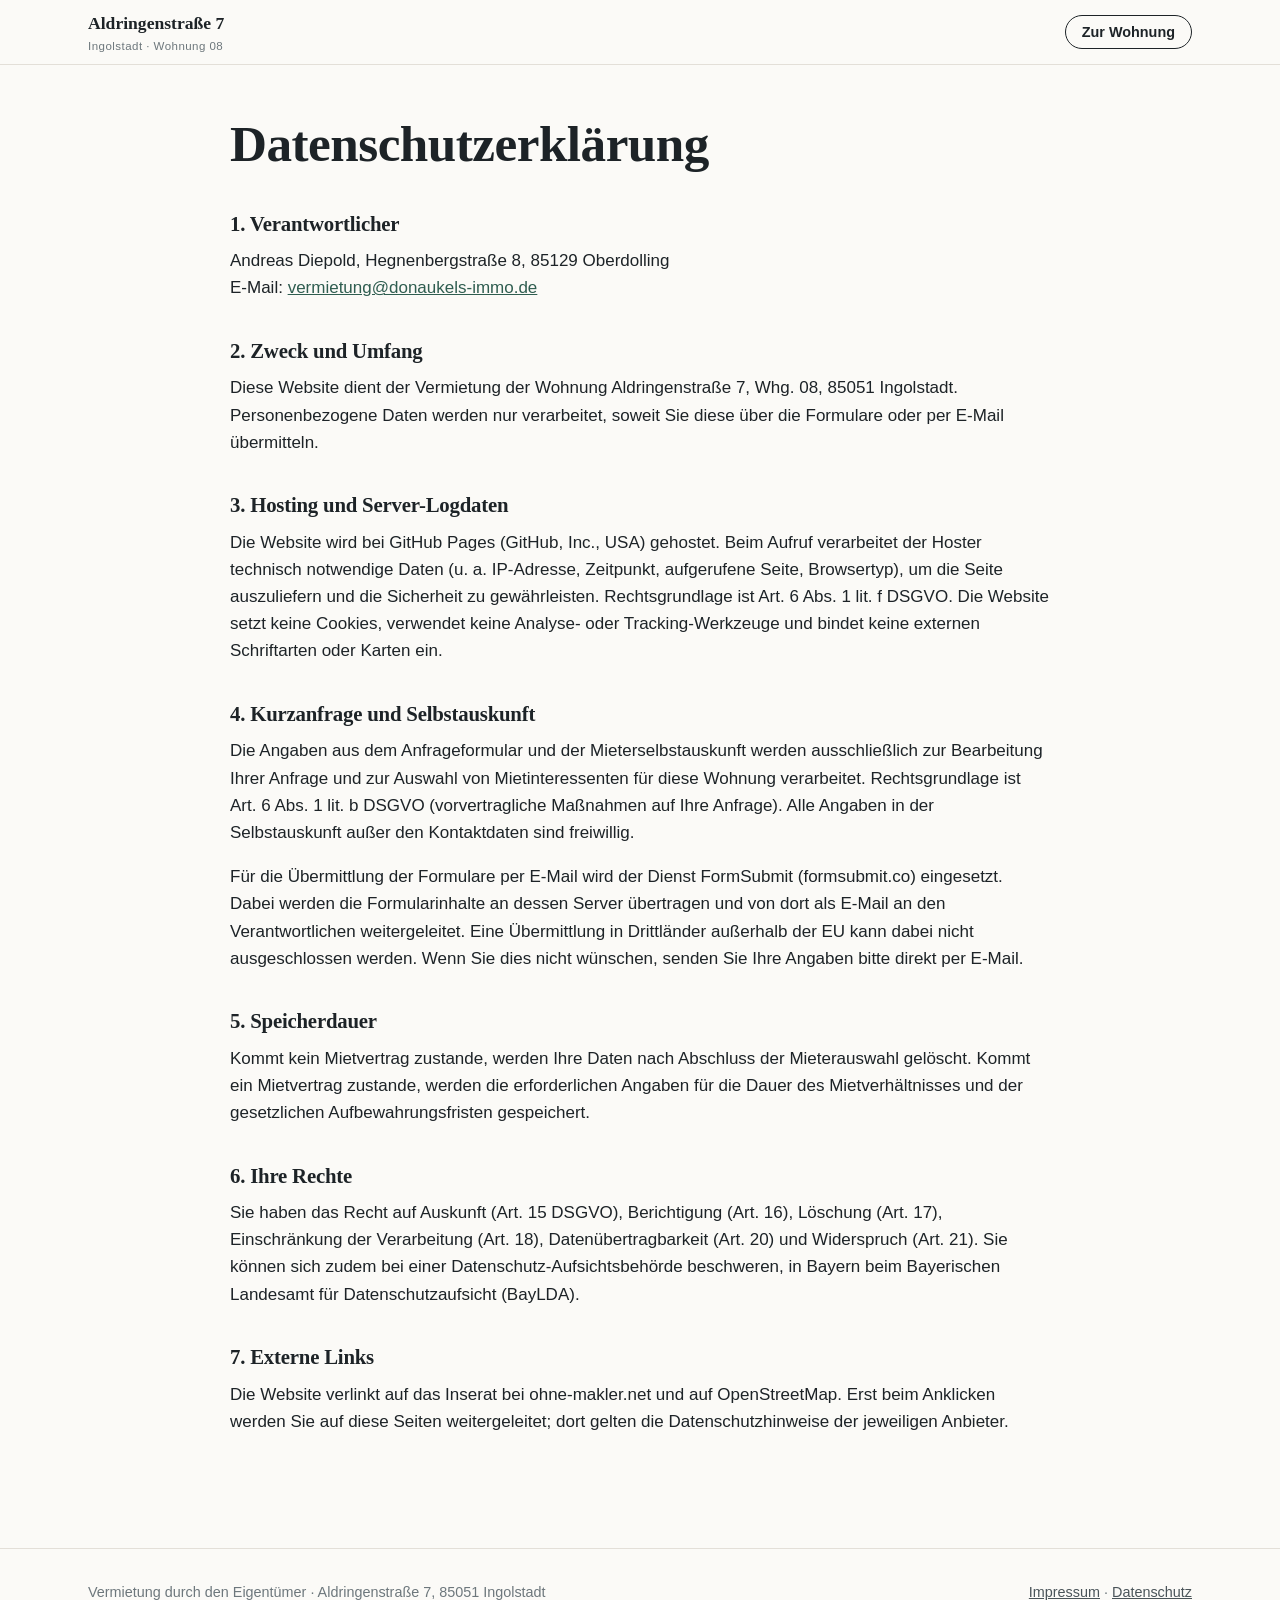
==== datenschutz.html @ 66390f4f "Vermietungs-Website für Aldringenstraße 7, Whg. 08 Startseite mit Eckdaten, Ausstattung, Lage, Ablau" ====
<!doctype html>
<html lang="de">
<head>
  <meta charset="utf-8">
  <meta name="viewport" content="width=device-width, initial-scale=1">
  <title>Datenschutz – Aldringenstraße 7</title>
  <meta name="robots" content="noindex">
  <link rel="icon" href="images/favicon.svg" type="image/svg+xml">
  <link rel="stylesheet" href="assets/styles.css">
</head>
<body>
<header class="site-header">
  <div class="container">
    <a class="brand" href="index.html">Aldringenstraße 7<small>Ingolstadt · Wohnung 08</small></a>
    <a class="btn btn-outline btn-small" href="index.html">Zur Wohnung</a>
  </div>
</header>
<main class="container legal">
<h1>Datenschutzerklärung</h1>
<h2>1. Verantwortlicher</h2>
<p>Andreas Diepold, Hegnenbergstraße 8, 85129 Oberdolling<br>E-Mail: <a data-email href="mailto:vermietung@donaukels-immo.de">vermietung@donaukels-immo.de</a></p>

<h2>2. Zweck und Umfang</h2>
<p>Diese Website dient der Vermietung der Wohnung Aldringenstraße 7, Whg. 08, 85051 Ingolstadt. Personenbezogene Daten werden nur verarbeitet, soweit Sie diese über die Formulare oder per E-Mail übermitteln.</p>

<h2>3. Hosting und Server-Logdaten</h2>
<p>Die Website wird bei GitHub Pages (GitHub, Inc., USA) gehostet. Beim Aufruf verarbeitet der Hoster technisch notwendige Daten (u. a. IP-Adresse, Zeitpunkt, aufgerufene Seite, Browsertyp), um die Seite auszuliefern und die Sicherheit zu gewährleisten. Rechtsgrundlage ist Art. 6 Abs. 1 lit. f DSGVO. Die Website setzt keine Cookies, verwendet keine Analyse- oder Tracking-Werkzeuge und bindet keine externen Schriftarten oder Karten ein.</p>

<h2>4. Kurzanfrage und Selbstauskunft</h2>
<p>Die Angaben aus dem Anfrageformular und der Mieterselbstauskunft werden ausschließlich zur Bearbeitung Ihrer Anfrage und zur Auswahl von Mietinteressenten für diese Wohnung verarbeitet. Rechtsgrundlage ist Art. 6 Abs. 1 lit. b DSGVO (vorvertragliche Maßnahmen auf Ihre Anfrage). Alle Angaben in der Selbstauskunft außer den Kontaktdaten sind freiwillig.</p>
<p>Für die Übermittlung der Formulare per E-Mail wird der Dienst FormSubmit (formsubmit.co) eingesetzt. Dabei werden die Formularinhalte an dessen Server übertragen und von dort als E-Mail an den Verantwortlichen weitergeleitet. Eine Übermittlung in Drittländer außerhalb der EU kann dabei nicht ausgeschlossen werden. Wenn Sie dies nicht wünschen, senden Sie Ihre Angaben bitte direkt per E-Mail.</p>

<h2>5. Speicherdauer</h2>
<p>Kommt kein Mietvertrag zustande, werden Ihre Daten nach Abschluss der Mieterauswahl gelöscht. Kommt ein Mietvertrag zustande, werden die erforderlichen Angaben für die Dauer des Mietverhältnisses und der gesetzlichen Aufbewahrungsfristen gespeichert.</p>

<h2>6. Ihre Rechte</h2>
<p>Sie haben das Recht auf Auskunft (Art. 15 DSGVO), Berichtigung (Art. 16), Löschung (Art. 17), Einschränkung der Verarbeitung (Art. 18), Datenübertragbarkeit (Art. 20) und Widerspruch (Art. 21). Sie können sich zudem bei einer Datenschutz-Aufsichtsbehörde beschweren, in Bayern beim Bayerischen Landesamt für Datenschutzaufsicht (BayLDA).</p>

<h2>7. Externe Links</h2>
<p>Die Website verlinkt auf das Inserat bei ohne-makler.net und auf OpenStreetMap. Erst beim Anklicken werden Sie auf diese Seiten weitergeleitet; dort gelten die Datenschutzhinweise der jeweiligen Anbieter.</p>
</main>
<footer class="site-footer">
  <div class="container">
    <span>Vermietung durch den Eigentümer · Aldringenstraße 7, 85051 Ingolstadt</span>
    <span><a href="impressum.html">Impressum</a> · <a href="datenschutz.html">Datenschutz</a></span>
  </div>
</footer>
<script src="assets/config.js"></script>
<script src="assets/app.js"></script>
</body>
</html>
---- assets/styles.css ----
:root {
  --ink: #1d2327;
  --ink-soft: #4a5459;
  --muted: #6d777c;
  --line: #e3dfd8;
  --bg: #fbfaf7;
  --surface: #ffffff;
  --stone: #f2eee6;
  --sand: #c9a46a;
  --accent: #2f5d50;
  --accent-dark: #234a3f;
  --accent-soft: #e6efeb;
  --danger: #a33a2c;
  --radius: 14px;
  --shadow: 0 1px 2px rgba(29, 35, 39, .06), 0 8px 24px rgba(29, 35, 39, .06);
  --serif: "Iowan Old Style", "Palatino Linotype", Palatino, Georgia, serif;
  --sans: -apple-system, BlinkMacSystemFont, "Segoe UI", Roboto, "Helvetica Neue", Arial, sans-serif;
}

* { box-sizing: border-box; }
html { scroll-behavior: smooth; }
body {
  margin: 0;
  font-family: var(--sans);
  font-size: 17px;
  line-height: 1.6;
  color: var(--ink);
  background: var(--bg);
  -webkit-font-smoothing: antialiased;
}
img { max-width: 100%; display: block; }
a { color: var(--accent); }
h1, h2, h3 { font-family: var(--serif); font-weight: 600; line-height: 1.2; margin: 0 0 .5em; letter-spacing: -.01em; }
h1 { font-size: clamp(2rem, 4.4vw, 3.2rem); }
h2 { font-size: clamp(1.6rem, 3vw, 2.2rem); }
h3 { font-size: 1.2rem; }
p { margin: 0 0 1em; }

.container { width: 100%; max-width: 1160px; margin: 0 auto; padding: 0 16px; }
@media (min-width: 720px) { .container { padding: 0 28px; } }

.eyebrow {
  display: inline-block;
  font-size: .78rem;
  font-weight: 600;
  letter-spacing: .12em;
  text-transform: uppercase;
  color: var(--accent);
  margin-bottom: .8rem;
}

/* Header */
.site-header {
  position: sticky; top: 0; z-index: 50;
  background: rgba(251, 250, 247, .92);
  backdrop-filter: saturate(160%) blur(10px);
  border-bottom: 1px solid var(--line);
}
.site-header .container { display: flex; align-items: center; justify-content: space-between; height: 64px; gap: 16px; }
.brand { font-family: var(--serif); font-weight: 600; font-size: 1.1rem; color: var(--ink); text-decoration: none; white-space: nowrap; }
.brand small { display: block; font-family: var(--sans); font-weight: 500; font-size: .72rem; color: var(--muted); letter-spacing: .04em; }
.nav { display: none; gap: 22px; }
.nav a { color: var(--ink-soft); text-decoration: none; font-size: .95rem; }
.nav a:hover { color: var(--ink); }
@media (min-width: 900px) { .nav { display: flex; } }

/* Buttons */
.btn {
  display: inline-flex; align-items: center; justify-content: center; gap: 8px;
  padding: 13px 22px; border-radius: 999px;
  font: 600 .98rem/1 var(--sans);
  text-decoration: none; cursor: pointer; border: 1.5px solid transparent;
  transition: background .15s, color .15s, border-color .15s, transform .05s;
}
.btn:active { transform: translateY(1px); }
.btn-primary { background: var(--accent); color: #fff; }
.btn-primary:hover { background: var(--accent-dark); }
.btn-outline { background: transparent; color: var(--ink); border-color: var(--ink); }
.btn-outline:hover { background: var(--ink); color: #fff; }
.btn-small { padding: 9px 16px; font-size: .9rem; }
.btn svg { width: 18px; height: 18px; }

/* Hero */
.hero { padding: 40px 0 56px; }
.hero-grid { display: grid; gap: 36px; align-items: center; }
@media (min-width: 900px) { .hero-grid { grid-template-columns: 1.1fr .9fr; gap: 56px; } .hero { padding: 64px 0 80px; } }
.hero p.lead { font-size: 1.15rem; color: var(--ink-soft); max-width: 38em; }
.chips { display: flex; flex-wrap: wrap; gap: 8px; margin: 22px 0 28px; padding: 0; list-style: none; }
.chips li { background: var(--surface); border: 1px solid var(--line); border-radius: 999px; padding: 6px 14px; font-size: .92rem; font-weight: 500; }
.hero-actions { display: flex; flex-wrap: wrap; gap: 12px; }
.hero-note { margin-top: 18px; font-size: .9rem; color: var(--muted); }
.hero-media { position: relative; }
.hero-media img { width: 100%; aspect-ratio: 4 / 5; max-height: 600px; object-fit: cover; object-position: center 70%; border-radius: 22px; box-shadow: var(--shadow); }
.hero-badge {
  position: absolute; left: -10px; bottom: 22px;
  background: var(--surface); border-radius: 14px; box-shadow: var(--shadow);
  padding: 14px 18px; max-width: 250px;
}
.hero-badge strong { display: block; font-family: var(--serif); font-size: 1.25rem; }
.hero-badge span { font-size: .85rem; color: var(--muted); }
@media (max-width: 520px) { .hero-badge { left: 12px; } }

/* Sections */
section { scroll-margin-top: 72px; }
.section { padding: 64px 0; }
.section-alt { background: var(--stone); }
.section-head { max-width: 720px; margin-bottom: 36px; }
.section-head p { color: var(--ink-soft); }

/* Fact grid */
.facts { display: grid; grid-template-columns: repeat(2, 1fr); gap: 1px; background: var(--line); border: 1px solid var(--line); border-radius: var(--radius); overflow: hidden; }
@media (min-width: 720px) { .facts { grid-template-columns: repeat(4, 1fr); } }
.fact { background: var(--surface); padding: 18px 20px; }
.fact dt { font-size: .8rem; text-transform: uppercase; letter-spacing: .08em; color: var(--muted); }
.fact dd { margin: 4px 0 0; font-weight: 600; font-size: 1.05rem; }

/* Price */
.price-card { margin-top: 28px; background: var(--surface); border: 1px solid var(--line); border-radius: var(--radius); padding: 24px; display: grid; gap: 16px; }
@media (min-width: 720px) { .price-card { grid-template-columns: 1fr auto; align-items: center; } }
.price-rows { display: grid; gap: 6px; }
.price-row { display: flex; justify-content: space-between; gap: 24px; max-width: 420px; }
.price-row.total { border-top: 1px solid var(--line); padding-top: 8px; margin-top: 4px; font-weight: 700; }
.price-note { font-size: .9rem; color: var(--muted); margin: 0; }

/* Highlights */
.cards { display: grid; gap: 18px; }
@media (min-width: 640px) { .cards { grid-template-columns: repeat(2, 1fr); } }
@media (min-width: 980px) { .cards { grid-template-columns: repeat(3, 1fr); } }
.card { background: var(--surface); border: 1px solid var(--line); border-radius: var(--radius); padding: 24px; }
.card .icon { width: 42px; height: 42px; border-radius: 12px; background: var(--accent-soft); color: var(--accent); display: grid; place-items: center; margin-bottom: 14px; }
.card .icon svg { width: 22px; height: 22px; }
.card p { color: var(--ink-soft); margin: 0; font-size: .97rem; }

/* Rooms */
.rooms-grid { display: grid; gap: 32px; }
@media (min-width: 900px) { .rooms-grid { grid-template-columns: 1fr 1fr; gap: 56px; } }
.room-list { list-style: none; margin: 0; padding: 0; }
.room-list li { display: grid; grid-template-columns: 1fr auto; gap: 4px 16px; padding: 12px 0; border-bottom: 1px solid var(--line); }
.room-list .bar { grid-column: 1 / -1; height: 6px; border-radius: 3px; background: var(--line); overflow: hidden; }
.room-list .bar i { display: block; height: 100%; background: var(--sand); }
.room-list .size { font-variant-numeric: tabular-nums; font-weight: 600; }
.small-print { font-size: .85rem; color: var(--muted); }

.extras { display: grid; gap: 12px; }
.extra { display: flex; gap: 14px; align-items: flex-start; background: var(--surface); border: 1px solid var(--line); border-radius: 12px; padding: 16px 18px; }
.extra svg { flex: 0 0 22px; width: 22px; height: 22px; color: var(--accent); margin-top: 2px; }
.extra strong { display: block; }
.extra span { color: var(--ink-soft); font-size: .95rem; }

/* Feature list */
.feature-groups { display: grid; gap: 28px; }
@media (min-width: 760px) { .feature-groups { grid-template-columns: repeat(2, 1fr); } }
@media (min-width: 1040px) { .feature-groups { grid-template-columns: repeat(3, 1fr); } }
.feature-groups h3 { font-size: 1.08rem; padding-bottom: 10px; border-bottom: 2px solid var(--sand); display: inline-block; }
.check-list { list-style: none; margin: 8px 0 0; padding: 0; }
.check-list li { position: relative; padding: 6px 0 6px 28px; color: var(--ink-soft); }
.check-list li::before {
  content: ""; position: absolute; left: 0; top: 12px; width: 16px; height: 16px; border-radius: 50%;
  background: var(--accent-soft) url("data:image/svg+xml,%3Csvg xmlns='http://www.w3.org/2000/svg' viewBox='0 0 16 16'%3E%3Cpath d='M4 8.5l2.5 2.5L12 5.5' fill='none' stroke='%232f5d50' stroke-width='2' stroke-linecap='round' stroke-linejoin='round'/%3E%3C/svg%3E") center / 12px no-repeat;
}

/* Location */
.location { display: grid; gap: 32px; }
@media (min-width: 900px) { .location { grid-template-columns: 1.1fr .9fr; gap: 56px; align-items: start; } }
.location-box { background: var(--surface); border: 1px solid var(--line); border-radius: var(--radius); padding: 24px; }
.location-box address { font-style: normal; font-weight: 600; margin-bottom: 12px; }

/* Steps */
.steps { list-style: none; margin: 0; padding: 0; display: grid; gap: 16px; counter-reset: step; }
@media (min-width: 900px) { .steps { grid-template-columns: repeat(4, 1fr); } }
.steps li { counter-increment: step; background: var(--surface); border: 1px solid var(--line); border-radius: var(--radius); padding: 22px; position: relative; }
.steps li::before { content: counter(step); display: grid; place-items: center; width: 34px; height: 34px; border-radius: 50%; background: var(--ink); color: #fff; font-weight: 700; margin-bottom: 12px; }
.steps p { color: var(--ink-soft); font-size: .95rem; margin: 0; }
.notice { margin-top: 24px; padding: 16px 20px; border-left: 4px solid var(--sand); background: var(--surface); border-radius: 0 12px 12px 0; }

/* Forms */
.contact-grid { display: grid; gap: 32px; }
@media (min-width: 960px) { .contact-grid { grid-template-columns: .9fr 1.1fr; gap: 56px; } }
.form-card { background: var(--surface); border: 1px solid var(--line); border-radius: 18px; padding: 24px; box-shadow: var(--shadow); }
@media (min-width: 720px) { .form-card { padding: 32px; } }
.form-grid { display: grid; gap: 16px; }
@media (min-width: 640px) { .form-grid.two { grid-template-columns: 1fr 1fr; } }
.field { display: flex; flex-direction: column; gap: 6px; }
.field.full { grid-column: 1 / -1; }
label, .label { font-size: .9rem; font-weight: 600; color: var(--ink); }
.req { color: var(--danger); }
input[type=text], input[type=email], input[type=tel], input[type=date], input[type=number], select, textarea {
  width: 100%; font: inherit; font-size: 1rem; color: var(--ink);
  padding: 11px 13px; border: 1.5px solid var(--line); border-radius: 10px; background: #fff;
  transition: border-color .15s, box-shadow .15s;
}
textarea { min-height: 110px; resize: vertical; }
input:focus, select:focus, textarea:focus { outline: none; border-color: var(--accent); box-shadow: 0 0 0 3px var(--accent-soft); }
.choice { display: flex; gap: 10px; align-items: flex-start; font-weight: 400; font-size: .95rem; }
.choice input { margin-top: 4px; width: 18px; height: 18px; accent-color: var(--accent); flex: 0 0 auto; }
.radio-row { display: flex; flex-wrap: wrap; gap: 8px 20px; }
.radio-row label { display: inline-flex; gap: 6px; align-items: center; font-weight: 400; }
.radio-row input { accent-color: var(--accent); width: 17px; height: 17px; }
.hp { position: absolute; left: -10000px; width: 1px; height: 1px; overflow: hidden; }
.form-actions { display: flex; flex-wrap: wrap; gap: 12px; align-items: center; margin-top: 8px; }
.form-status { margin-top: 16px; padding: 14px 16px; border-radius: 10px; display: none; }
.form-status.ok { display: block; background: var(--accent-soft); color: var(--accent-dark); }
.form-status.err { display: block; background: #fbecea; color: var(--danger); }
.form-status a { color: inherit; font-weight: 600; }

/* Selbstauskunft */
.sa-section { border: 1px solid var(--line); border-radius: var(--radius); background: var(--surface); padding: 22px; margin-bottom: 20px; }
@media (min-width: 720px) { .sa-section { padding: 28px; } }
.sa-section legend, .sa-section h2 { font-size: 1.25rem; }
.sa-section > h2 { margin-bottom: 16px; }
.pair-table { width: 100%; border-collapse: collapse; }
.pair-table th { text-align: left; font-size: .85rem; color: var(--muted); font-weight: 600; padding: 6px 8px 6px 0; }
.pair-table td { padding: 6px 8px 6px 0; vertical-align: top; }
.pair-table td:first-child { width: 34%; font-size: .92rem; font-weight: 600; padding-top: 16px; }
@media (max-width: 640px) {
  .pair-table thead { display: none; }
  .pair-table, .pair-table tbody, .pair-table tr, .pair-table td { display: block; width: 100% !important; }
  .pair-table tr { padding: 10px 0; border-bottom: 1px solid var(--line); }
  .pair-table td { padding: 4px 0; }
  .pair-table td:first-child { padding-top: 0; }
  .pair-table td[data-label]::before { content: attr(data-label); display: block; font-size: .78rem; color: var(--muted); }
}
.yn-row { display: grid; gap: 8px; padding: 10px 0; border-bottom: 1px solid var(--line); }
@media (min-width: 720px) { .yn-row { grid-template-columns: 1fr auto; align-items: center; } }
.yn-row:last-child { border-bottom: 0; }
.person-rows { display: grid; gap: 10px; }
.person-row { display: grid; gap: 10px; }
@media (min-width: 640px) { .person-row { grid-template-columns: 2fr 1fr 1.5fr; } }

/* FAQ */
.faq { display: grid; gap: 12px; max-width: 860px; }
.faq details { background: var(--surface); border: 1px solid var(--line); border-radius: 12px; padding: 4px 20px; }
.faq summary { cursor: pointer; font-weight: 600; padding: 14px 0; list-style: none; display: flex; justify-content: space-between; gap: 16px; }
.faq summary::-webkit-details-marker { display: none; }
.faq summary::after { content: "+"; font-size: 1.3rem; line-height: 1; color: var(--accent); }
.faq details[open] summary::after { content: "–"; }
.faq details p { color: var(--ink-soft); }

/* CTA band */
.cta-band { background: var(--ink); color: #fff; border-radius: 22px; padding: 36px 24px; display: grid; gap: 20px; }
@media (min-width: 860px) { .cta-band { grid-template-columns: 1fr auto; align-items: center; padding: 44px; } }
.cta-band h2 { color: #fff; margin: 0 0 6px; }
.cta-band p { color: #c9d0d3; margin: 0; }
.cta-band .btn-outline { color: #fff; border-color: #fff; }
.cta-band .btn-outline:hover { background: #fff; color: var(--ink); }
.cta-band .actions { display: flex; flex-wrap: wrap; gap: 12px; }

/* Mobile sticky CTA */
.mobile-cta {
  position: fixed; left: 0; right: 0; bottom: 0; z-index: 60;
  display: flex; gap: 10px; padding: 10px 16px calc(10px + env(safe-area-inset-bottom));
  background: rgba(255, 255, 255, .96); border-top: 1px solid var(--line);
}
.mobile-cta .btn { flex: 1; padding: 12px 10px; font-size: .92rem; }
@media (min-width: 900px) { .mobile-cta { display: none; } }
@media (max-width: 899px) { body.has-mobile-cta { padding-bottom: 76px; } }

/* Footer */
.site-footer { border-top: 1px solid var(--line); padding: 32px 0; margin-top: 32px; font-size: .9rem; color: var(--muted); }
.site-footer .container { display: flex; flex-wrap: wrap; justify-content: space-between; gap: 12px; }
.site-footer a { color: var(--ink-soft); }

.legal { max-width: 820px; padding: 48px 0 64px; }
.legal h2 { font-size: 1.3rem; margin-top: 1.8em; }

@media print {
  .site-header, .mobile-cta, .site-footer, .no-print, .form-actions { display: none !important; }
  body { background: #fff; font-size: 12px; padding: 0 !important; }
  .sa-section { break-inside: avoid; box-shadow: none; }
  input, textarea, select { border: 1px solid #999 !important; }
}
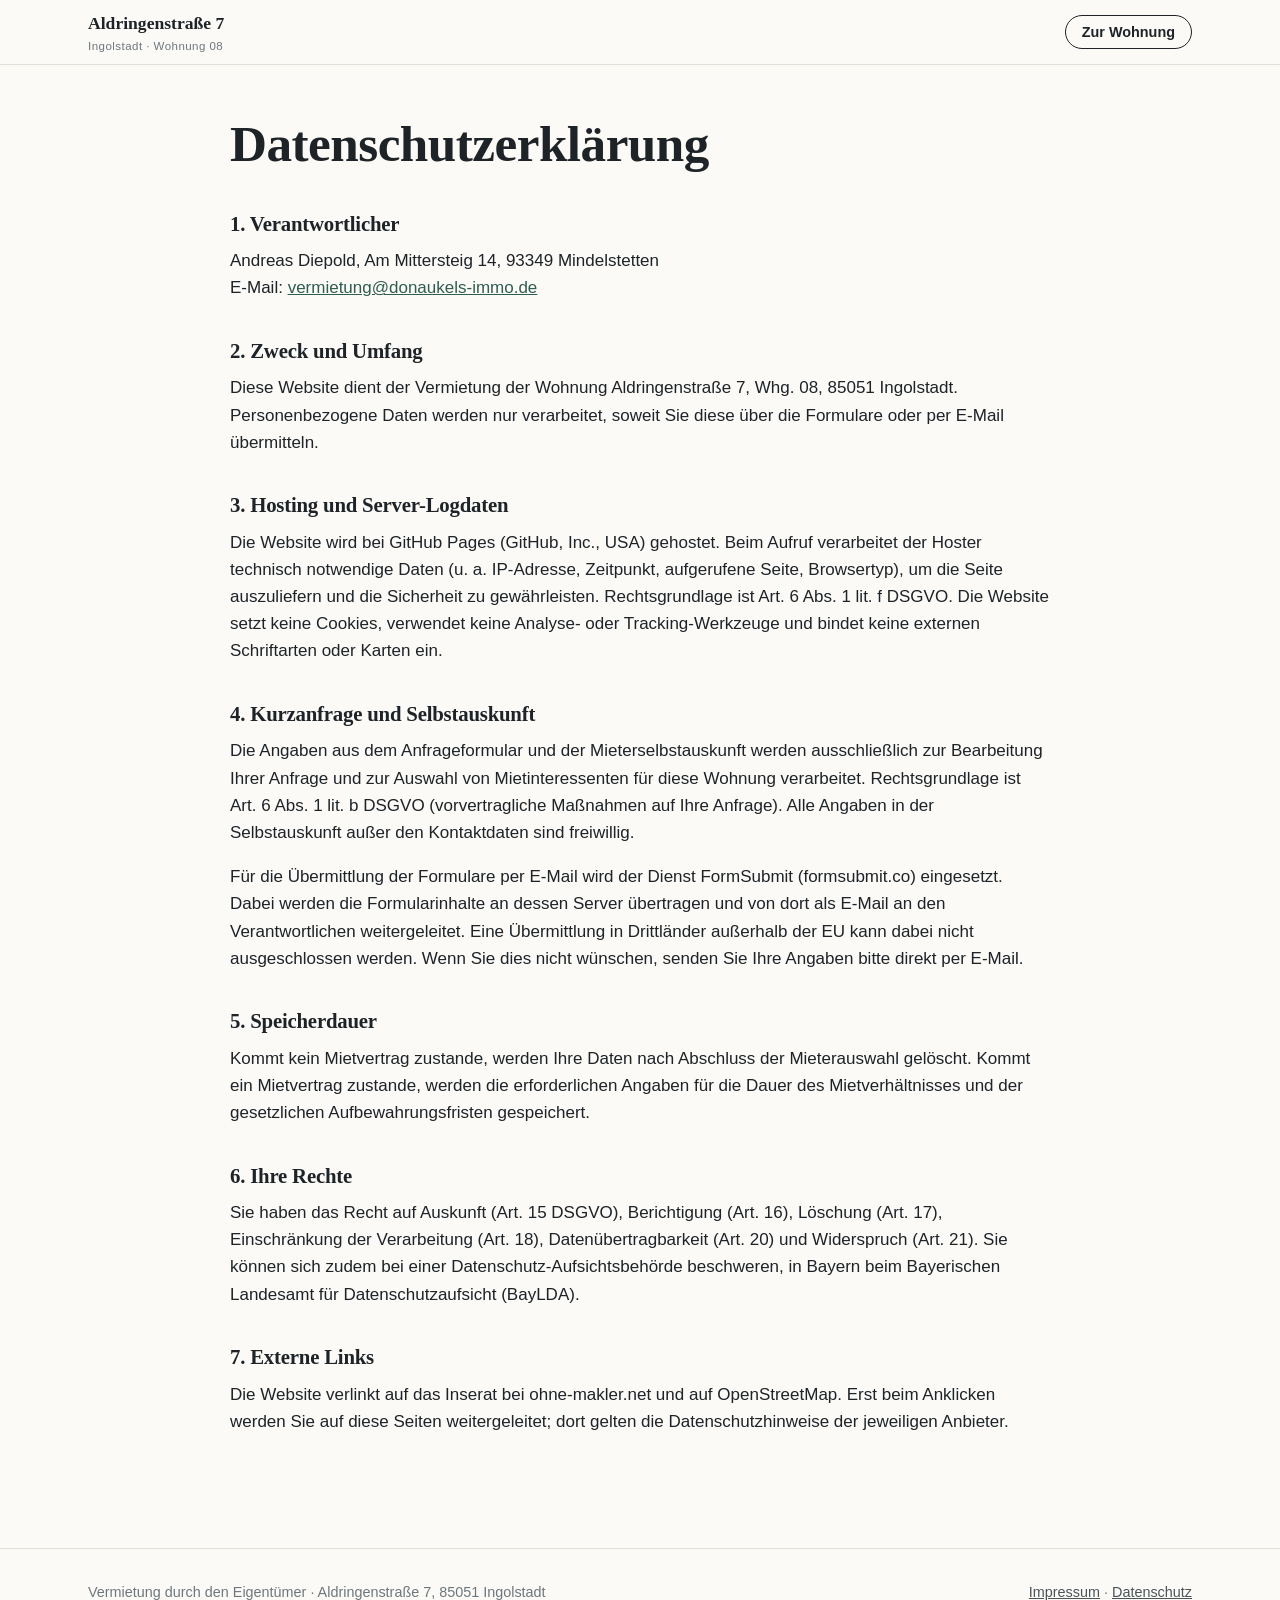
==== commit 9c969e9a: "Change address of responsible party in datenschutz.html Updated the address of the responsible party" ====
--- a/datenschutz.html
+++ b/datenschutz.html
@@ -6,7 +6,7 @@
   <title>Datenschutz – Aldringenstraße 7</title>
   <meta name="robots" content="noindex">
   <link rel="icon" href="images/favicon.svg" type="image/svg+xml">
-  <link rel="stylesheet" href="assets/styles.css">
+  <link rel="stylesheet" href="assets/styles.css?v=4">
 </head>
 <body>
 <header class="site-header">
@@ -18,7 +18,7 @@
 <main class="container legal">
 <h1>Datenschutzerklärung</h1>
 <h2>1. Verantwortlicher</h2>
-<p>Andreas Diepold, Hegnenbergstraße 8, 85129 Oberdolling<br>E-Mail: <a data-email href="mailto:vermietung@donaukels-immo.de">vermietung@donaukels-immo.de</a></p>
+<p>Andreas Diepold, Am Mittersteig 14, 93349 Mindelstetten<br>E-Mail: <a data-email href="mailto:vermietung@donaukels-immo.de">vermietung@donaukels-immo.de</a></p>
 
 <h2>2. Zweck und Umfang</h2>
 <p>Diese Website dient der Vermietung der Wohnung Aldringenstraße 7, Whg. 08, 85051 Ingolstadt. Personenbezogene Daten werden nur verarbeitet, soweit Sie diese über die Formulare oder per E-Mail übermitteln.</p>
--- a/assets/styles.css
+++ b/assets/styles.css
@@ -90,7 +90,7 @@
 .hero-actions { display: flex; flex-wrap: wrap; gap: 12px; }
 .hero-note { margin-top: 18px; font-size: .9rem; color: var(--muted); }
 .hero-media { position: relative; }
-.hero-media img { width: 100%; aspect-ratio: 4 / 5; max-height: 600px; object-fit: cover; object-position: center 70%; border-radius: 22px; box-shadow: var(--shadow); }
+.hero-media img { width: 100%; height: auto; aspect-ratio: 4 / 3; object-fit: cover; border-radius: 22px; box-shadow: var(--shadow); }
 .hero-badge {
   position: absolute; left: -10px; bottom: 22px;
   background: var(--surface); border-radius: 14px; box-shadow: var(--shadow);
@@ -245,6 +245,53 @@
 .cta-band .btn-outline:hover { background: #fff; color: var(--ink); }
 .cta-band .actions { display: flex; flex-wrap: wrap; gap: 12px; }
 
+
+/* Video */
+.section-dark { background: var(--ink); color: #fff; }
+.section-dark h2 { color: #fff; }
+.section-dark p { color: #c9d0d3; }
+.section-dark .eyebrow { color: var(--sand); }
+.section-dark .small-print { color: #9aa4a8; }
+.btn-on-dark { color: #fff; border-color: #fff; }
+.btn-on-dark:hover { background: #fff; color: var(--ink); }
+.video-frame { width: 100%; max-width: 960px; }
+.video-frame video { display: block; width: 100%; height: auto; aspect-ratio: 3 / 2; border-radius: 18px; background: #000; box-shadow: 0 12px 40px rgba(0, 0, 0, .35); }
+.video-meta { display: flex; flex-wrap: wrap; align-items: center; justify-content: space-between; gap: 16px; margin-top: 20px; max-width: 960px; }
+.video-meta .small-print { margin: 0; }
+
+/* Galerie */
+.gallery { display: grid; gap: 10px; grid-template-columns: repeat(2, 1fr); }
+@media (min-width: 760px) { .gallery { grid-template-columns: repeat(4, 1fr); } }
+.gallery a { position: relative; display: block; border-radius: 12px; overflow: hidden; background: var(--stone); }
+.gallery a.wide { grid-column: span 2; grid-row: span 2; }
+.gallery img { width: 100%; height: 100%; aspect-ratio: 4 / 3; object-fit: cover; transition: transform .3s; }
+.gallery a:hover img { transform: scale(1.03); }
+.gallery span { position: absolute; left: 8px; bottom: 8px; background: rgba(29, 35, 39, .72); color: #fff; font-size: .78rem; padding: 3px 9px; border-radius: 999px; }
+.lightbox { position: fixed; inset: 0; z-index: 100; background: rgba(15, 18, 20, .94); display: flex; align-items: center; justify-content: center; padding: 56px 12px; }
+.lightbox[hidden] { display: none; }
+.lightbox figure { margin: 0; max-width: 1200px; width: 100%; text-align: center; }
+.lightbox img { max-height: 78vh; width: auto; max-width: 100%; margin: 0 auto; border-radius: 8px; }
+.lightbox figcaption { color: #dfe4e6; margin-top: 10px; font-size: .95rem; }
+.lightbox button { position: absolute; background: rgba(255, 255, 255, .12); color: #fff; border: 0; width: 48px; height: 48px; border-radius: 50%; font-size: 1.6rem; cursor: pointer; }
+.lightbox button:hover { background: rgba(255, 255, 255, .24); }
+.lb-close { top: 12px; right: 12px; }
+.lb-prev { left: 12px; top: 50%; transform: translateY(-50%); }
+.lb-next { right: 12px; top: 50%; transform: translateY(-50%); }
+
+/* Grundriss */
+.floorplan { background: var(--surface); border: 1px solid var(--line); border-radius: var(--radius); padding: 12px; }
+.floorplan img { width: 100%; border-radius: 8px; }
+
+/* Lage-Check */
+.distances { display: grid; gap: 14px 32px; margin-top: 20px; }
+@media (min-width: 640px) { .distances { grid-template-columns: 1fr 1fr; } }
+.distance { display: grid; grid-template-columns: 1fr auto; gap: 4px; font-size: .95rem; }
+.distance b { font-weight: 600; font-variant-numeric: tabular-nums; }
+.distance .bar { grid-column: 1 / -1; height: 6px; border-radius: 3px; background: var(--line); overflow: hidden; }
+.distance .bar i { display: block; height: 100%; background: var(--accent); }
+.tags { display: flex; flex-wrap: wrap; gap: 6px; margin: 12px 0 0; padding: 0; list-style: none; }
+.tags li { font-size: .85rem; background: var(--stone); border-radius: 999px; padding: 4px 11px; }
+
 /* Mobile sticky CTA */
 .mobile-cta {
   position: fixed; left: 0; right: 0; bottom: 0; z-index: 60;
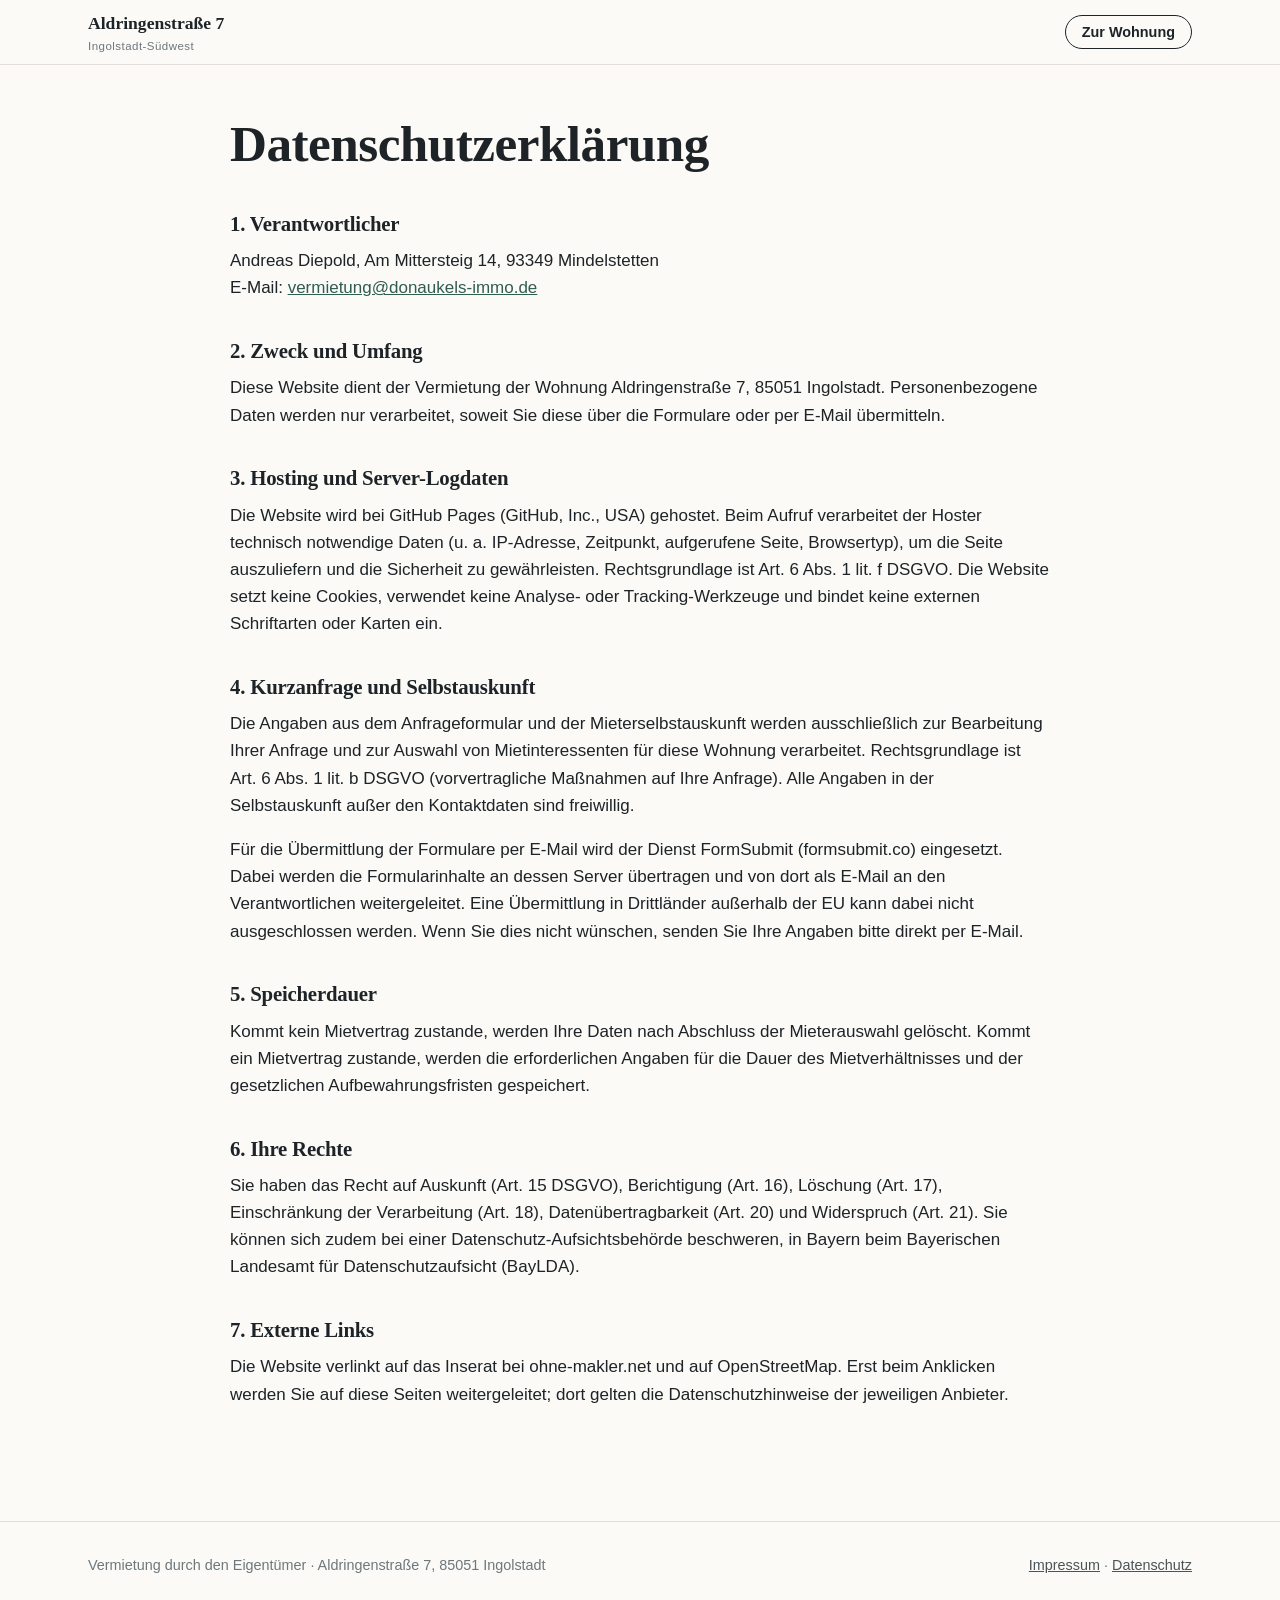
==== commit a7119142: "Wohnungs- und Hausnummer (Whg. 08, Haus 02) aus allen Seiten entfernt Co-Authored-By: Claude Opus 5." ====
--- a/datenschutz.html
+++ b/datenschutz.html
@@ -11,7 +11,7 @@
 <body>
 <header class="site-header">
   <div class="container">
-    <a class="brand" href="index.html">Aldringenstraße 7<small>Ingolstadt · Wohnung 08</small></a>
+    <a class="brand" href="index.html">Aldringenstraße 7<small>Ingolstadt-Südwest</small></a>
     <a class="btn btn-outline btn-small" href="index.html">Zur Wohnung</a>
   </div>
 </header>
@@ -21,7 +21,7 @@
 <p>Andreas Diepold, Am Mittersteig 14, 93349 Mindelstetten<br>E-Mail: <a data-email href="mailto:vermietung@donaukels-immo.de">vermietung@donaukels-immo.de</a></p>
 
 <h2>2. Zweck und Umfang</h2>
-<p>Diese Website dient der Vermietung der Wohnung Aldringenstraße 7, Whg. 08, 85051 Ingolstadt. Personenbezogene Daten werden nur verarbeitet, soweit Sie diese über die Formulare oder per E-Mail übermitteln.</p>
+<p>Diese Website dient der Vermietung der Wohnung Aldringenstraße 7, 85051 Ingolstadt. Personenbezogene Daten werden nur verarbeitet, soweit Sie diese über die Formulare oder per E-Mail übermitteln.</p>
 
 <h2>3. Hosting und Server-Logdaten</h2>
 <p>Die Website wird bei GitHub Pages (GitHub, Inc., USA) gehostet. Beim Aufruf verarbeitet der Hoster technisch notwendige Daten (u. a. IP-Adresse, Zeitpunkt, aufgerufene Seite, Browsertyp), um die Seite auszuliefern und die Sicherheit zu gewährleisten. Rechtsgrundlage ist Art. 6 Abs. 1 lit. f DSGVO. Die Website setzt keine Cookies, verwendet keine Analyse- oder Tracking-Werkzeuge und bindet keine externen Schriftarten oder Karten ein.</p>
